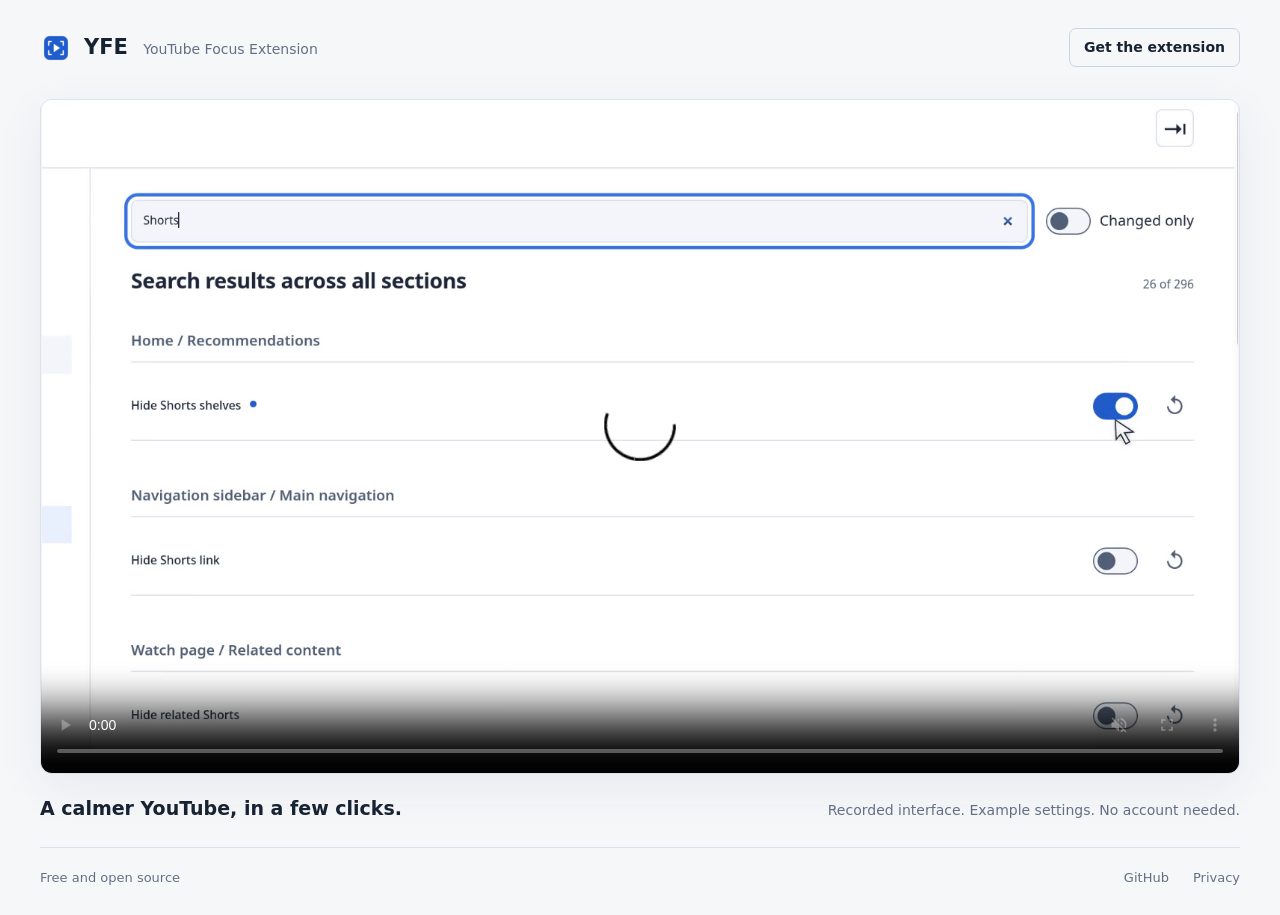
==== docs/index.html @ 72e2500e "Refine product demo and prepare Chrome Web Store package" ====
<!doctype html>
<html lang="en">
<head>
  <meta charset="utf-8">
  <meta name="viewport" content="width=device-width,initial-scale=1">
  <meta name="description" content="See YFE in action: a free, open-source extension for a calmer YouTube.">
  <meta http-equiv="Content-Security-Policy" content="default-src 'self'; script-src 'none'; style-src 'self'; img-src 'self'; media-src 'self'; connect-src 'none'; object-src 'none'; base-uri 'none'">
  <title>YFE — Product demo</title>
  <link rel="icon" href="media/icon-32.png">
  <link rel="stylesheet" href="player.css">
</head>
<body>
  <header><a class="brand" href="https://github.com/DefaultPerson/youtube-focus-extension"><img src="media/icon-32.png" width="32" height="32" alt=""><span>YFE <small>YouTube Focus Extension</small></span></a><a class="release" href="https://github.com/DefaultPerson/youtube-focus-extension/releases/latest">Get the extension</a></header>
  <main>
    <video controls autoplay muted playsinline preload="metadata" poster="media/poster.png" aria-label="YFE demo: search appearance settings, hide Shorts, set a session limit, and add a content filter">
      <source src="media/demo.mp4" type="video/mp4">
      Your browser cannot play this video. <a href="https://github.com/DefaultPerson/youtube-focus-extension">View the project on GitHub.</a>
    </video>
    <div class="caption"><h1>A calmer YouTube, in a few clicks.</h1><p>Recorded interface. Example settings. No account needed.</p></div>
  </main>
  <footer><span>Free and open source</span><nav aria-label="Project links"><a href="https://github.com/DefaultPerson/youtube-focus-extension">GitHub</a><a href="privacy.html">Privacy</a></nav></footer>
</body>
</html>
---- docs/player.css ----
:root{color-scheme:light dark;font:16px/1.5 system-ui,sans-serif;color:#172332;background:#f6f7f9}*{box-sizing:border-box}body{max-width:1440px;margin:auto;padding:28px 40px}header,footer{display:flex;align-items:center;justify-content:space-between;gap:20px}a{color:inherit;text-decoration:none}a:hover{text-decoration:underline}.brand{display:flex;gap:12px;align-items:center;font-size:21px;font-weight:700}.brand small{font-size:14px;font-weight:400;margin-left:8px;color:#637084}.release{font-size:14px;font-weight:600;padding:8px 14px;border:1px solid #ccd5e2;border-radius:7px}main{margin:32px 0 24px}video{display:block;width:100%;max-height:75vh;aspect-ratio:16/9;background:#f2f3f5;border:1px solid #dce2eb;border-radius:12px;box-shadow:0 14px 48px #18365a12}.caption{display:flex;align-items:baseline;justify-content:space-between;gap:20px;margin-top:20px}h1{font-size:19px;font-weight:600;margin:0}p{font-size:14px;color:#637084;margin:0}footer{font-size:13px;color:#637084;border-top:1px solid #dce2eb;padding-top:20px}nav{display:flex;gap:24px}:focus-visible{outline:3px solid #215dcc;outline-offset:4px}@media(max-width:700px){body{padding:18px}.brand small{display:block;margin:0;font-size:11px}.brand{font-size:18px;gap:6px}.release{font-size:12px;padding:7px 9px}.caption{display:block}.caption p{margin-top:8px}h1{font-size:17px}main{margin-top:24px}video{border-radius:8px}}@media(prefers-color-scheme:dark){:root{color:#e7edf5;background:#14191f}.brand small,p,footer{color:#a3afc0}.release,video,footer{border-color:#35404e}video{background:#1e2630;box-shadow:none}}
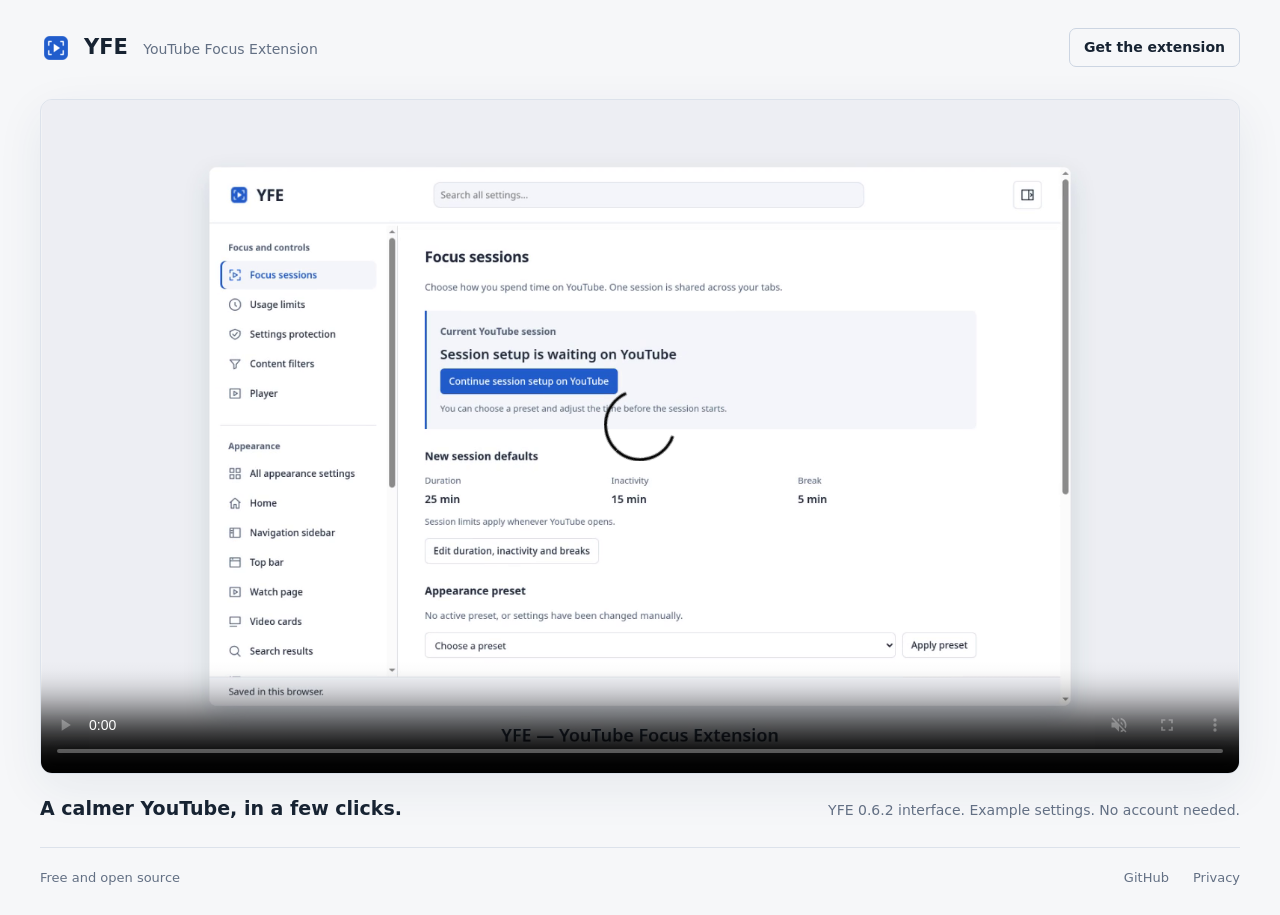
==== commit 51f40b2a: "Refresh README motion demo with the YFE 0.6.2 interface" ====
--- a/docs/index.html
+++ b/docs/index.html
@@ -12,11 +12,11 @@
 <body>
   <header><a class="brand" href="https://github.com/DefaultPerson/youtube-focus-extension"><img src="media/icon-32.png" width="32" height="32" alt=""><span>YFE <small>YouTube Focus Extension</small></span></a><a class="release" href="https://github.com/DefaultPerson/youtube-focus-extension/releases/latest">Get the extension</a></header>
   <main>
-    <video controls autoplay muted playsinline preload="metadata" poster="media/poster.png" aria-label="YFE demo: search appearance settings, hide Shorts, set a session limit, and add a content filter">
-      <source src="media/demo.mp4" type="video/mp4">
+    <video controls autoplay muted playsinline preload="metadata" poster="media/poster.png?v=0.6.2" aria-label="YFE 0.6.2 demo: search all settings, hide the Shorts link, configure focus sessions, and add a content filter">
+      <source src="media/demo.mp4?v=0.6.2" type="video/mp4">
       Your browser cannot play this video. <a href="https://github.com/DefaultPerson/youtube-focus-extension">View the project on GitHub.</a>
     </video>
-    <div class="caption"><h1>A calmer YouTube, in a few clicks.</h1><p>Recorded interface. Example settings. No account needed.</p></div>
+    <div class="caption"><h1>A calmer YouTube, in a few clicks.</h1><p>YFE 0.6.2 interface. Example settings. No account needed.</p></div>
   </main>
   <footer><span>Free and open source</span><nav aria-label="Project links"><a href="https://github.com/DefaultPerson/youtube-focus-extension">GitHub</a><a href="privacy.html">Privacy</a></nav></footer>
 </body>
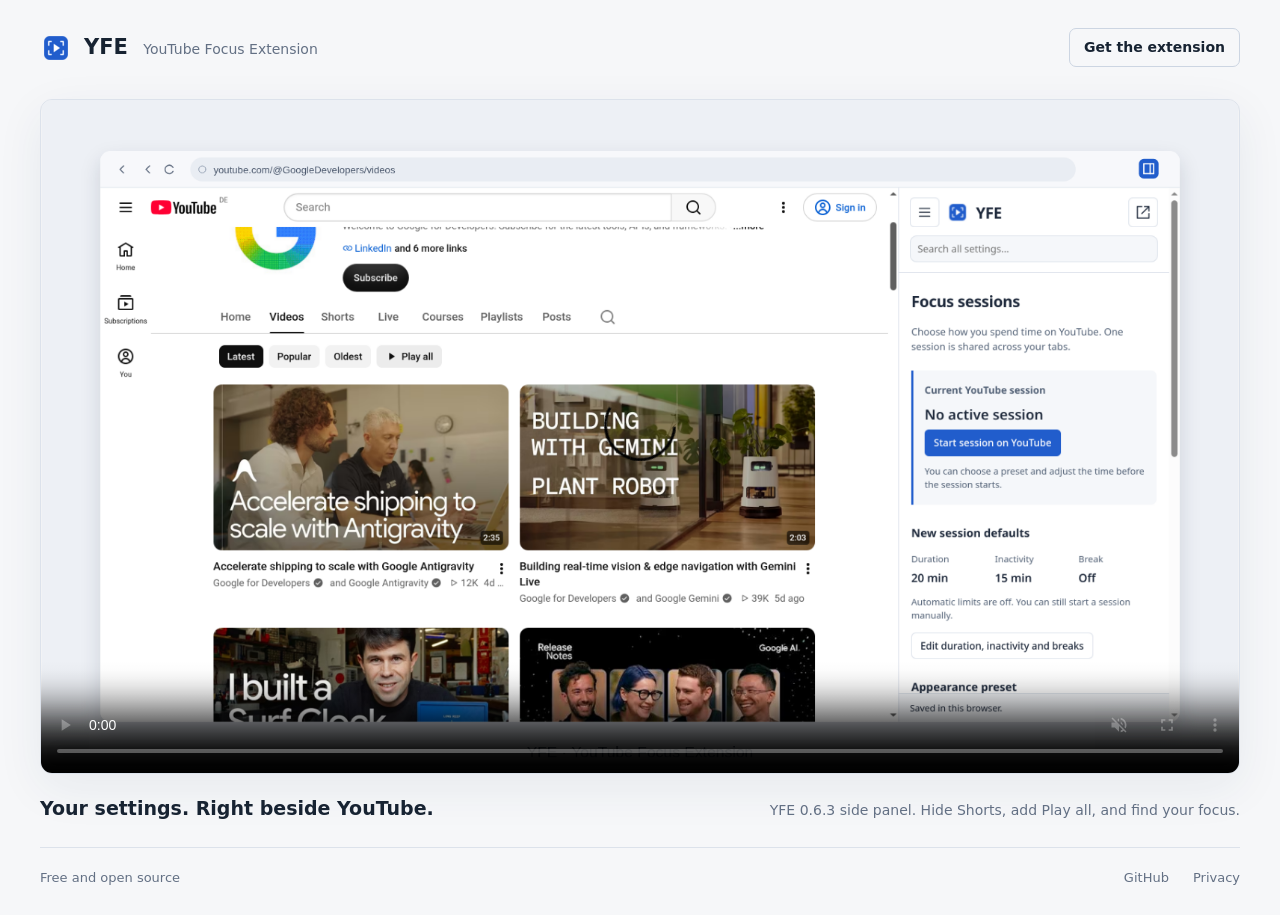
==== commit 0c658a89: "Show YouTube alongside the side panel in the motion demo" ====
--- a/docs/index.html
+++ b/docs/index.html
@@ -12,11 +12,11 @@
 <body>
   <header><a class="brand" href="https://github.com/DefaultPerson/youtube-focus-extension"><img src="media/icon-32.png" width="32" height="32" alt=""><span>YFE <small>YouTube Focus Extension</small></span></a><a class="release" href="https://github.com/DefaultPerson/youtube-focus-extension/releases/latest">Get the extension</a></header>
   <main>
-    <video controls autoplay muted playsinline preload="metadata" poster="media/poster.png?v=0.6.2" aria-label="YFE 0.6.2 demo: search all settings, hide the Shorts link, configure focus sessions, and add a content filter">
-      <source src="media/demo.mp4?v=0.6.2" type="video/mp4">
+    <video controls autoplay muted playsinline preload="metadata" poster="media/poster.png?v=0.6.3-sidepanel" aria-label="YFE 0.6.3 demo: use the side panel beside YouTube, hide the Shorts link, add Play all, and open focus sessions">
+      <source src="media/demo.mp4?v=0.6.3-sidepanel" type="video/mp4">
       Your browser cannot play this video. <a href="https://github.com/DefaultPerson/youtube-focus-extension">View the project on GitHub.</a>
     </video>
-    <div class="caption"><h1>A calmer YouTube, in a few clicks.</h1><p>YFE 0.6.2 interface. Example settings. No account needed.</p></div>
+    <div class="caption"><h1>Your settings. Right beside YouTube.</h1><p>YFE 0.6.3 side panel. Hide Shorts, add Play all, and find your focus.</p></div>
   </main>
   <footer><span>Free and open source</span><nav aria-label="Project links"><a href="https://github.com/DefaultPerson/youtube-focus-extension">GitHub</a><a href="privacy.html">Privacy</a></nav></footer>
 </body>
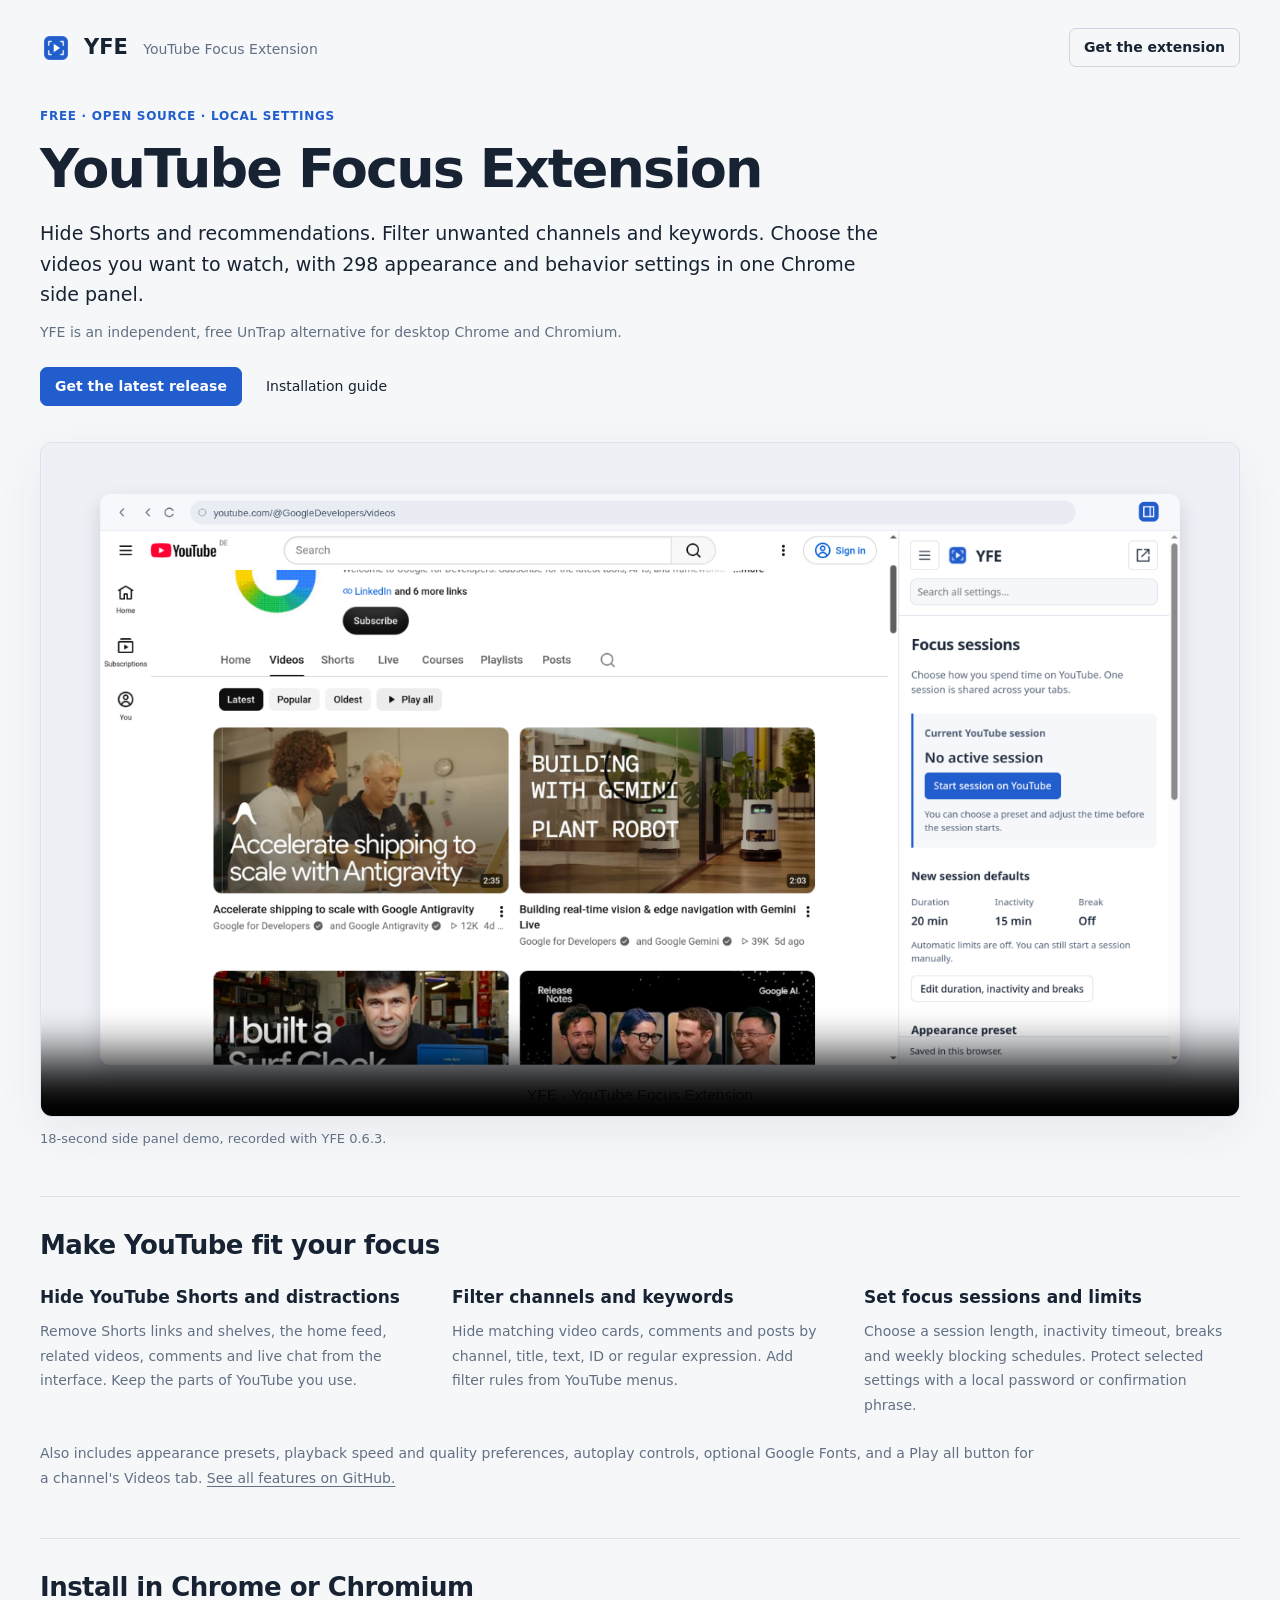
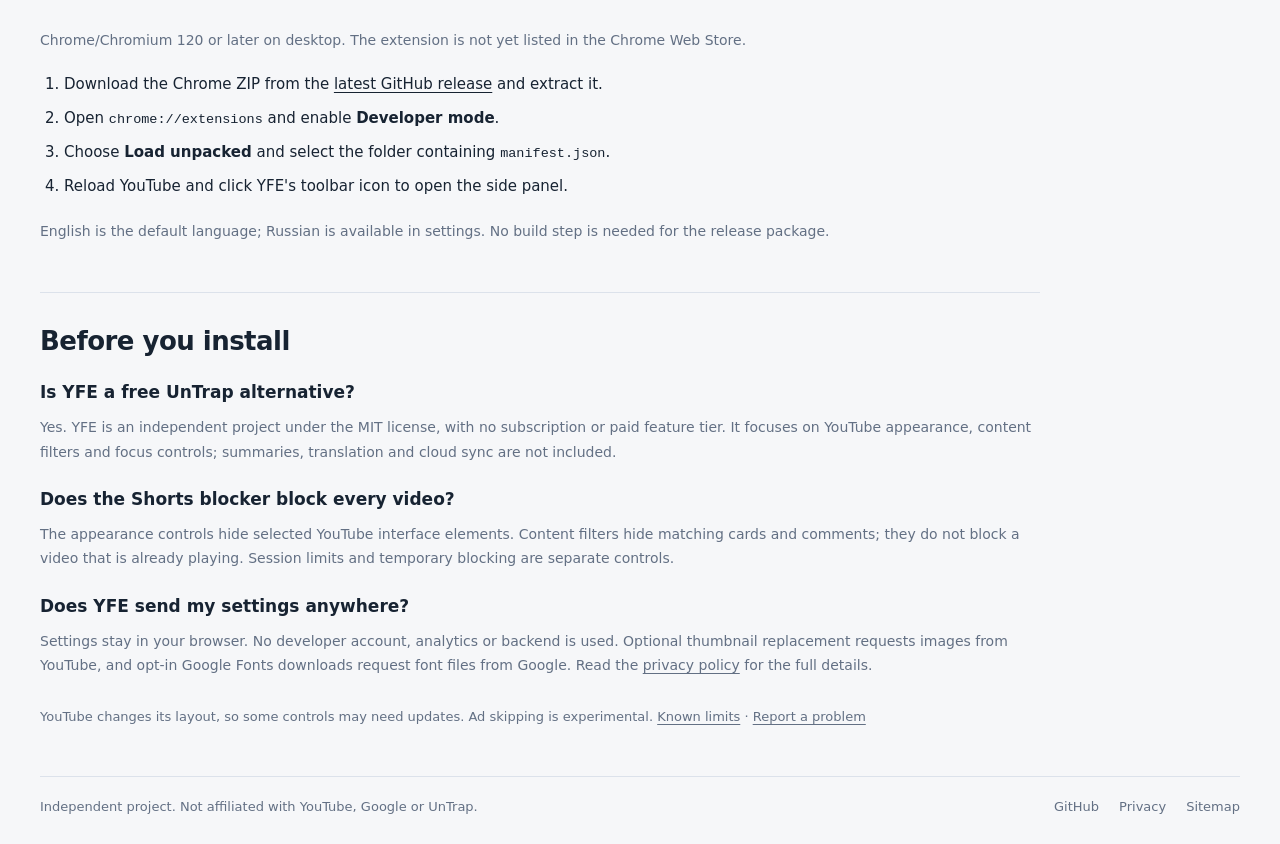
==== commit 816700bc: "Improve repository discovery and searchable project website" ====
--- a/docs/index.html
+++ b/docs/index.html
@@ -3,21 +3,106 @@
 <head>
   <meta charset="utf-8">
   <meta name="viewport" content="width=device-width,initial-scale=1">
-  <meta name="description" content="See YFE in action: a free, open-source extension for a calmer YouTube.">
+  <meta name="description" content="Free, open-source YouTube focus extension for Chrome. Hide Shorts and recommendations, filter channels and keywords, and set focus sessions. An UnTrap alternative.">
+  <meta name="robots" content="index,follow,max-image-preview:large">
   <meta http-equiv="Content-Security-Policy" content="default-src 'self'; script-src 'none'; style-src 'self'; img-src 'self'; media-src 'self'; connect-src 'none'; object-src 'none'; base-uri 'none'">
-  <title>YFE — Product demo</title>
+  <title>YFE — YouTube Focus Extension &amp; Shorts Blocker</title>
+  <link rel="canonical" href="https://defaultperson.github.io/youtube-focus-extension/">
+  <link rel="sitemap" type="application/xml" href="sitemap.xml">
+  <meta property="og:type" content="website">
+  <meta property="og:site_name" content="YFE — YouTube Focus Extension">
+  <meta property="og:title" content="YFE — YouTube Focus Extension &amp; Shorts Blocker">
+  <meta property="og:description" content="Hide Shorts and recommendations, filter channels and keywords, and set focus sessions. Free, open source, and local to your browser.">
+  <meta property="og:url" content="https://defaultperson.github.io/youtube-focus-extension/">
+  <meta property="og:image" content="https://defaultperson.github.io/youtube-focus-extension/media/poster.png?v=0.6.3-sidepanel">
+  <meta property="og:image:alt" content="YFE's settings panel beside YouTube, with appearance controls and focus sessions">
+  <meta name="twitter:card" content="summary_large_image">
+  <meta name="twitter:title" content="YFE — YouTube Focus Extension &amp; Shorts Blocker">
+  <meta name="twitter:description" content="A free, open-source UnTrap alternative for Chrome. Hide Shorts, filter unwanted content, and focus on the videos you choose.">
+  <meta name="twitter:image" content="https://defaultperson.github.io/youtube-focus-extension/media/poster.png?v=0.6.3-sidepanel">
   <link rel="icon" href="media/icon-32.png">
   <link rel="stylesheet" href="player.css">
+  <script type="application/ld+json">
+  {
+    "@context": "https://schema.org",
+    "@graph": [
+      {
+        "@type": "SoftwareApplication",
+        "@id": "https://defaultperson.github.io/youtube-focus-extension/#extension",
+        "name": "YFE — YouTube Focus Extension",
+        "url": "https://defaultperson.github.io/youtube-focus-extension/",
+        "description": "A free, open-source YouTube focus extension for Chrome: hide Shorts and recommendations, filter channels and keywords, and manage focus sessions.",
+        "applicationCategory": "BrowserApplication",
+        "operatingSystem": "Windows, macOS, Linux",
+        "softwareRequirements": "Chrome or Chromium 120 or later",
+        "isAccessibleForFree": true,
+        "license": "https://opensource.org/license/mit",
+        "downloadUrl": "https://github.com/DefaultPerson/youtube-focus-extension/releases/latest",
+        "sameAs": "https://github.com/DefaultPerson/youtube-focus-extension",
+        "offers": {"@type": "Offer", "price": "0", "priceCurrency": "USD"},
+        "subjectOf": {"@id": "https://defaultperson.github.io/youtube-focus-extension/#demo"}
+      },
+      {
+        "@type": "VideoObject",
+        "@id": "https://defaultperson.github.io/youtube-focus-extension/#demo",
+        "name": "YFE side panel demo: hide Shorts, add Play all, and start focusing",
+        "description": "An 18-second demonstration of YFE 0.6.3 beside a YouTube channel: search settings, hide the Shorts link, enable Channel Play all and open focus sessions.",
+        "thumbnailUrl": "https://defaultperson.github.io/youtube-focus-extension/media/poster.png?v=0.6.3-sidepanel",
+        "contentUrl": "https://defaultperson.github.io/youtube-focus-extension/media/demo.mp4?v=0.6.3-sidepanel",
+        "uploadDate": "2026-11-03T09:48:14+03:00",
+        "duration": "PT18S",
+        "inLanguage": "en"
+      }
+    ]
+  }
+  </script>
 </head>
 <body>
   <header><a class="brand" href="https://github.com/DefaultPerson/youtube-focus-extension"><img src="media/icon-32.png" width="32" height="32" alt=""><span>YFE <small>YouTube Focus Extension</small></span></a><a class="release" href="https://github.com/DefaultPerson/youtube-focus-extension/releases/latest">Get the extension</a></header>
   <main>
-    <video controls autoplay muted playsinline preload="metadata" poster="media/poster.png?v=0.6.3-sidepanel" aria-label="YFE 0.6.3 demo: use the side panel beside YouTube, hide the Shorts link, add Play all, and open focus sessions">
+    <section class="intro" aria-labelledby="title">
+      <p class="eyebrow">Free · Open source · Local settings</p>
+      <h1 id="title">YouTube Focus Extension</h1>
+      <p class="lead">Hide Shorts and recommendations. Filter unwanted channels and keywords. Choose the videos you want to watch, with 298 appearance and behavior settings in one Chrome side panel.</p>
+      <p>YFE is an independent, free UnTrap alternative for desktop Chrome and Chromium.</p>
+      <div class="actions"><a class="release primary" href="https://github.com/DefaultPerson/youtube-focus-extension/releases/latest">Get the latest release</a><a href="#install">Installation guide</a></div>
+    </section>
+    <video id="demo" controls autoplay muted playsinline preload="metadata" poster="media/poster.png?v=0.6.3-sidepanel" aria-label="YFE 0.6.3 demo: use the side panel beside YouTube, hide the Shorts link, add Play all, and open focus sessions">
       <source src="media/demo.mp4?v=0.6.3-sidepanel" type="video/mp4">
       Your browser cannot play this video. <a href="https://github.com/DefaultPerson/youtube-focus-extension">View the project on GitHub.</a>
     </video>
-    <div class="caption"><h1>Your settings. Right beside YouTube.</h1><p>YFE 0.6.3 side panel. Hide Shorts, add Play all, and find your focus.</p></div>
+    <p class="caption">18-second side panel demo, recorded with YFE 0.6.3.</p>
+    <section class="content-section" aria-labelledby="features">
+      <h2 id="features">Make YouTube fit your focus</h2>
+      <div class="feature-grid">
+        <article><h3>Hide YouTube Shorts and distractions</h3><p>Remove Shorts links and shelves, the home feed, related videos, comments and live chat from the interface. Keep the parts of YouTube you use.</p></article>
+        <article><h3>Filter channels and keywords</h3><p>Hide matching video cards, comments and posts by channel, title, text, ID or regular expression. Add filter rules from YouTube menus.</p></article>
+        <article><h3>Set focus sessions and limits</h3><p>Choose a session length, inactivity timeout, breaks and weekly blocking schedules. Protect selected settings with a local password or confirmation phrase.</p></article>
+      </div>
+      <p class="more-features">Also includes appearance presets, playback speed and quality preferences, autoplay controls, optional Google Fonts, and a Play all button for a channel's Videos tab. <a href="https://github.com/DefaultPerson/youtube-focus-extension#features">See all features on GitHub.</a></p>
+    </section>
+    <section id="install" class="content-section" aria-labelledby="install-title">
+      <h2 id="install-title">Install in Chrome or Chromium</h2>
+      <p>Chrome/Chromium 120 or later on desktop. The extension is not yet listed in the Chrome Web Store.</p>
+      <ol>
+        <li>Download the Chrome ZIP from the <a href="https://github.com/DefaultPerson/youtube-focus-extension/releases/latest">latest GitHub release</a> and extract it.</li>
+        <li>Open <code>chrome://extensions</code> and enable <strong>Developer mode</strong>.</li>
+        <li>Choose <strong>Load unpacked</strong> and select the folder containing <code>manifest.json</code>.</li>
+        <li>Reload YouTube and click YFE's toolbar icon to open the side panel.</li>
+      </ol>
+      <p>English is the default language; Russian is available in settings. No build step is needed for the release package.</p>
+    </section>
+    <section class="content-section questions" aria-labelledby="questions">
+      <h2 id="questions">Before you install</h2>
+      <h3>Is YFE a free UnTrap alternative?</h3>
+      <p>Yes. YFE is an independent project under the MIT license, with no subscription or paid feature tier. It focuses on YouTube appearance, content filters and focus controls; summaries, translation and cloud sync are not included.</p>
+      <h3>Does the Shorts blocker block every video?</h3>
+      <p>The appearance controls hide selected YouTube interface elements. Content filters hide matching cards and comments; they do not block a video that is already playing. Session limits and temporary blocking are separate controls.</p>
+      <h3>Does YFE send my settings anywhere?</h3>
+      <p>Settings stay in your browser. No developer account, analytics or backend is used. Optional thumbnail replacement requests images from YouTube, and opt-in Google Fonts downloads request font files from Google. Read the <a href="privacy.html">privacy policy</a> for the full details.</p>
+      <p class="limits">YouTube changes its layout, so some controls may need updates. Ad skipping is experimental. <a href="https://github.com/DefaultPerson/youtube-focus-extension#limits">Known limits</a> · <a href="https://github.com/DefaultPerson/youtube-focus-extension/issues">Report a problem</a></p>
+    </section>
   </main>
-  <footer><span>Free and open source</span><nav aria-label="Project links"><a href="https://github.com/DefaultPerson/youtube-focus-extension">GitHub</a><a href="privacy.html">Privacy</a></nav></footer>
+  <footer><span>Independent project. Not affiliated with YouTube, Google or UnTrap.</span><nav aria-label="Project links"><a href="https://github.com/DefaultPerson/youtube-focus-extension">GitHub</a><a href="privacy.html">Privacy</a><a href="sitemap.xml">Sitemap</a></nav></footer>
 </body>
 </html>
--- a/docs/player.css
+++ b/docs/player.css
@@ -1 +1,2 @@
 :root{color-scheme:light dark;font:16px/1.5 system-ui,sans-serif;color:#172332;background:#f6f7f9}*{box-sizing:border-box}body{max-width:1440px;margin:auto;padding:28px 40px}header,footer{display:flex;align-items:center;justify-content:space-between;gap:20px}a{color:inherit;text-decoration:none}a:hover{text-decoration:underline}.brand{display:flex;gap:12px;align-items:center;font-size:21px;font-weight:700}.brand small{font-size:14px;font-weight:400;margin-left:8px;color:#637084}.release{font-size:14px;font-weight:600;padding:8px 14px;border:1px solid #ccd5e2;border-radius:7px}main{margin:32px 0 24px}video{display:block;width:100%;max-height:75vh;aspect-ratio:16/9;background:#f2f3f5;border:1px solid #dce2eb;border-radius:12px;box-shadow:0 14px 48px #18365a12}.caption{display:flex;align-items:baseline;justify-content:space-between;gap:20px;margin-top:20px}h1{font-size:19px;font-weight:600;margin:0}p{font-size:14px;color:#637084;margin:0}footer{font-size:13px;color:#637084;border-top:1px solid #dce2eb;padding-top:20px}nav{display:flex;gap:24px}:focus-visible{outline:3px solid #215dcc;outline-offset:4px}@media(max-width:700px){body{padding:18px}.brand small{display:block;margin:0;font-size:11px}.brand{font-size:18px;gap:6px}.release{font-size:12px;padding:7px 9px}.caption{display:block}.caption p{margin-top:8px}h1{font-size:17px}main{margin-top:24px}video{border-radius:8px}}@media(prefers-color-scheme:dark){:root{color:#e7edf5;background:#14191f}.brand small,p,footer{color:#a3afc0}.release,video,footer{border-color:#35404e}video{background:#1e2630;box-shadow:none}}
+.intro{max-width:850px;margin:40px 0 36px}.intro .eyebrow{font-size:12px;font-weight:650;letter-spacing:.06em;text-transform:uppercase;color:#215dcc}.intro h1{font-size:clamp(30px,5vw,54px);line-height:1.1;letter-spacing:-.035em;margin:14px 0 20px}.intro .lead{font-size:19px;line-height:1.6;color:inherit;margin-bottom:12px}.actions{display:flex;align-items:center;flex-wrap:wrap;gap:24px;margin-top:24px;font-size:14px}.primary{background:#215dcc;color:#fff;border-color:#215dcc}.caption{display:block;font-size:13px;margin-top:12px}.content-section{border-top:1px solid #dce2eb;margin-top:48px;padding-top:32px;scroll-margin-top:24px}h2{font-size:26px;line-height:1.25;letter-spacing:-.02em;margin:0 0 24px}h3{font-size:17px;line-height:1.4;margin:0 0 10px}.feature-grid{display:grid;grid-template-columns:repeat(3,minmax(0,1fr));gap:36px}.more-features{margin-top:24px;max-width:1000px}.content-section p{line-height:1.75}.content-section a{text-decoration:underline;text-underline-offset:3px}.content-section ol{font-size:15px;line-height:1.7;padding-left:24px;margin:20px 0}.content-section li+li{margin-top:8px}code{font-size:.9em;overflow-wrap:anywhere}.questions{max-width:1000px}.questions h3{margin-top:24px}.questions .limits{margin-top:28px;font-size:13px}footer{margin-top:48px;flex-wrap:wrap}footer nav{flex-wrap:wrap;gap:20px}.brand,.release{flex-shrink:0}#demo{scroll-margin-top:20px}@media(max-width:700px){header{gap:10px}.intro{margin:28px 0}.intro .lead{font-size:17px}.feature-grid{grid-template-columns:1fr;gap:24px}.content-section{margin-top:32px;padding-top:24px}h2{font-size:23px}.content-section ol{padding-left:20px}footer{gap:16px}.intro h1{font-size:34px}}@media(prefers-color-scheme:dark){.intro .eyebrow{color:#94b5ff}.content-section{border-color:#35404e}.primary{background:#94b5ff;border-color:#94b5ff;color:#11213d}}
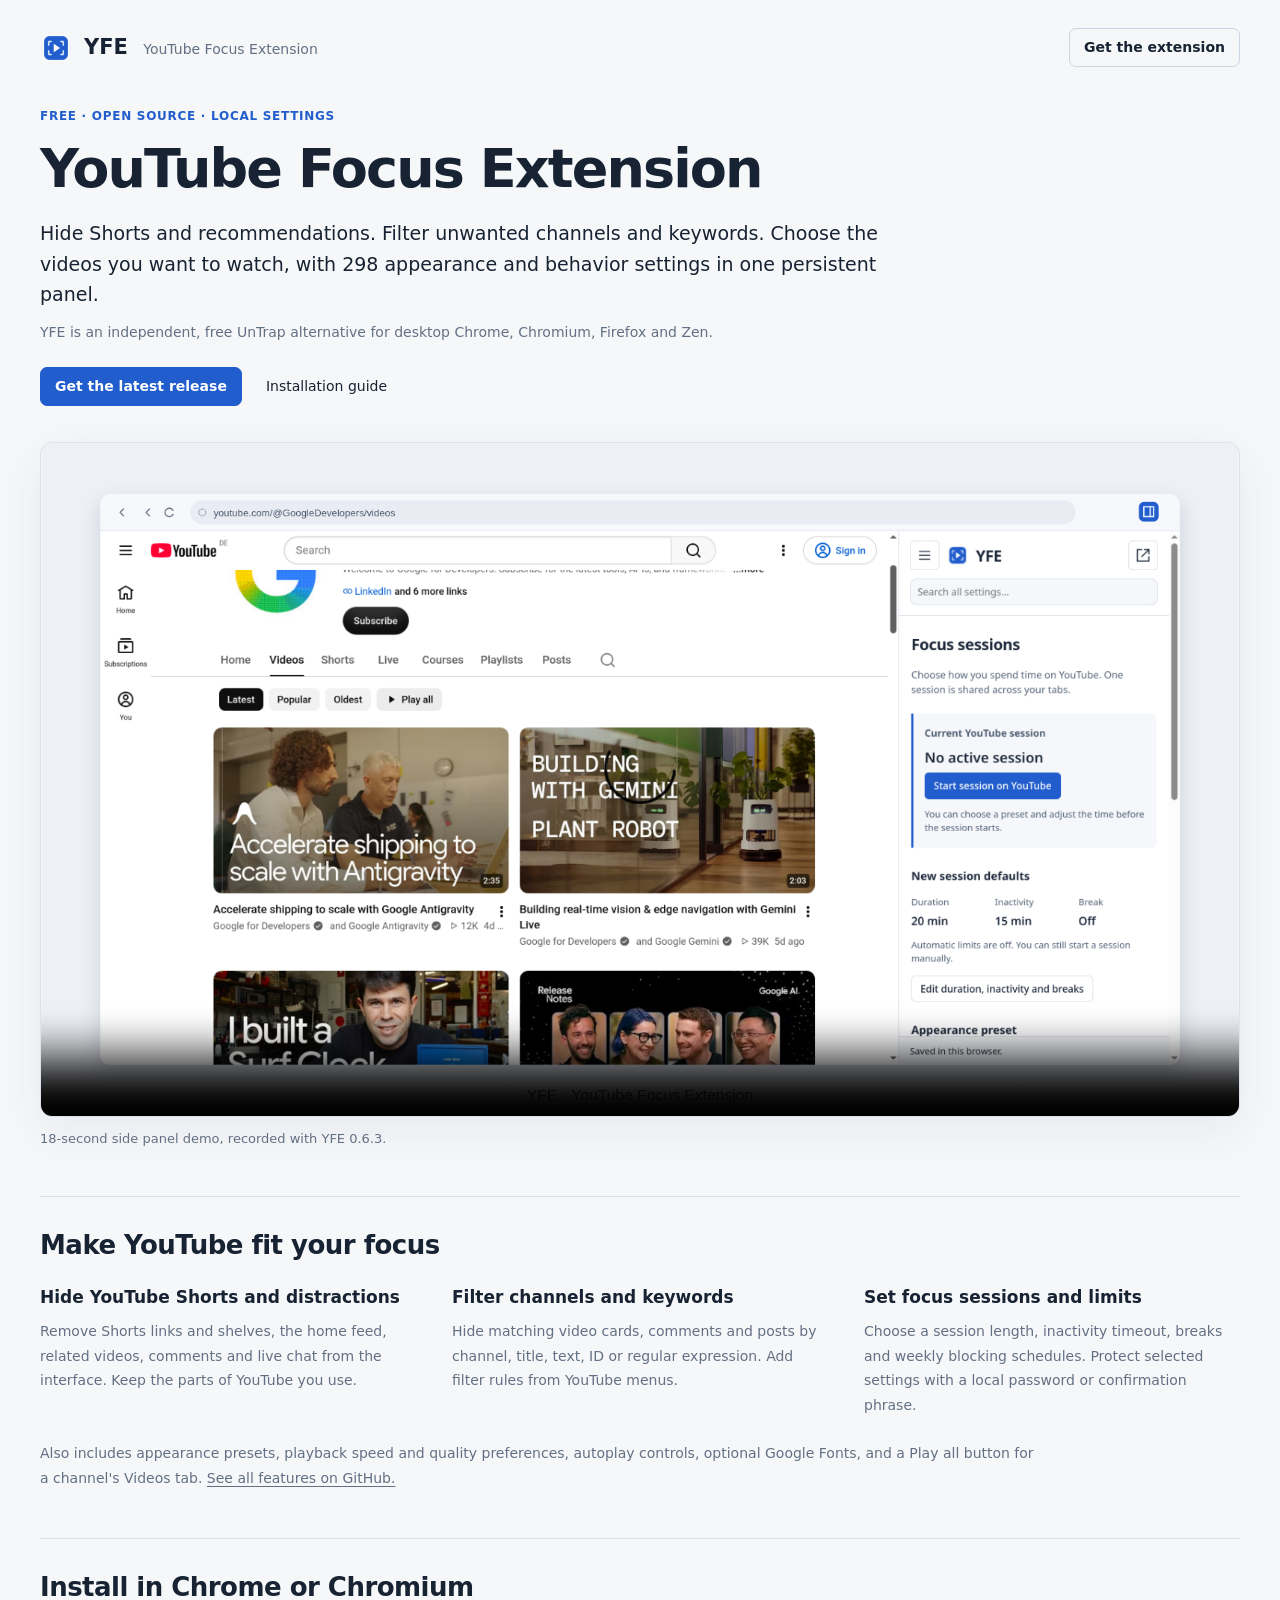
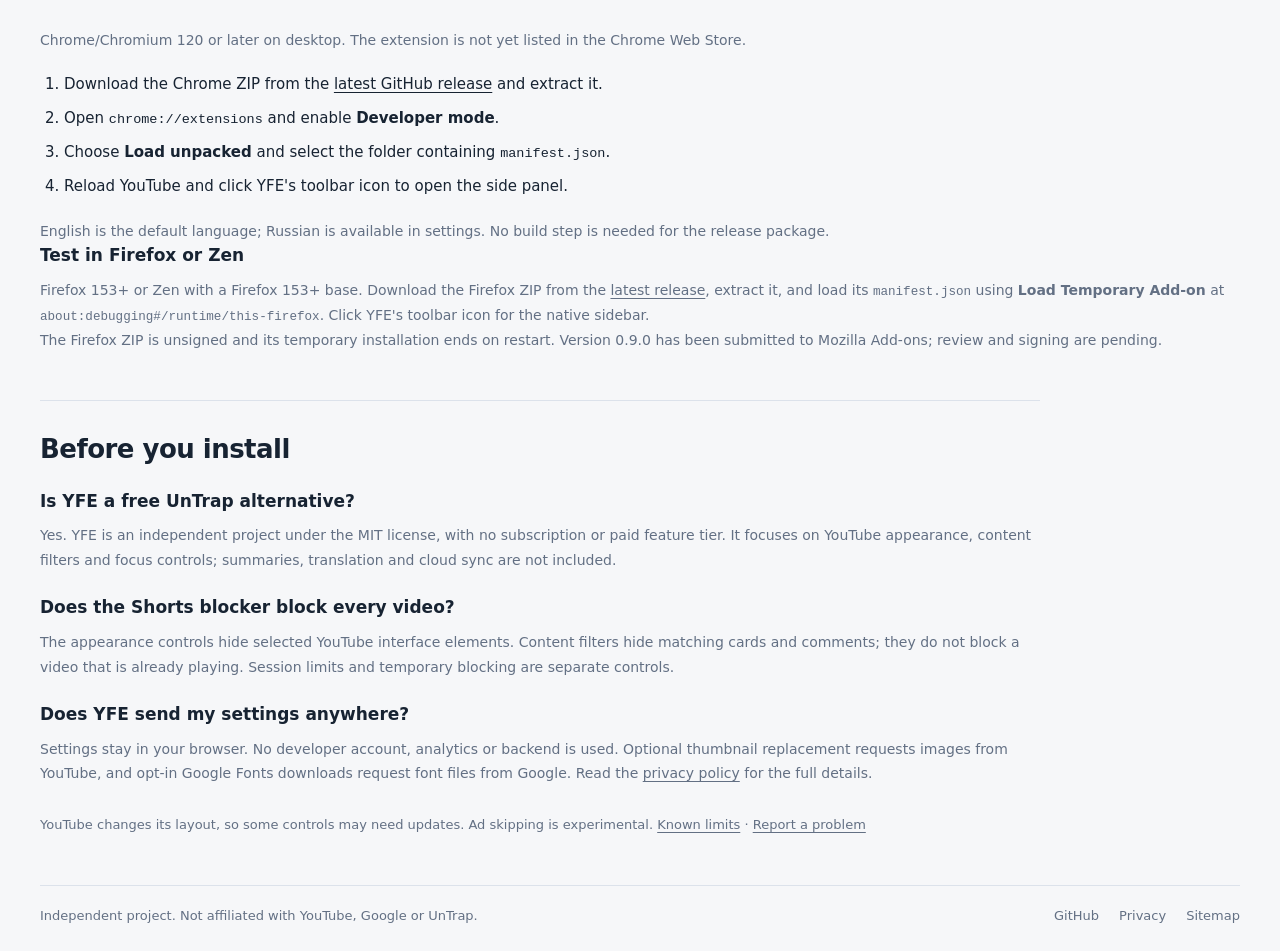
==== commit d58a246a: "Prepare 0.9.0 release and record Mozilla submission" ====
--- a/docs/index.html
+++ b/docs/index.html
@@ -3,7 +3,7 @@
 <head>
   <meta charset="utf-8">
   <meta name="viewport" content="width=device-width,initial-scale=1">
-  <meta name="description" content="Free, open-source YouTube focus extension for Chrome. Hide Shorts and recommendations, filter channels and keywords, and set focus sessions. An UnTrap alternative.">
+  <meta name="description" content="Free, open-source YouTube focus extension for Chrome and Firefox/Zen. Hide Shorts, filter channels and keywords, and set focus sessions. An UnTrap alternative.">
   <meta name="robots" content="index,follow,max-image-preview:large">
   <meta http-equiv="Content-Security-Policy" content="default-src 'self'; script-src 'none'; style-src 'self'; img-src 'self'; media-src 'self'; connect-src 'none'; object-src 'none'; base-uri 'none'">
   <title>YFE — YouTube Focus Extension &amp; Shorts Blocker</title>
@@ -18,7 +18,7 @@
   <meta property="og:image:alt" content="YFE's settings panel beside YouTube, with appearance controls and focus sessions">
   <meta name="twitter:card" content="summary_large_image">
   <meta name="twitter:title" content="YFE — YouTube Focus Extension &amp; Shorts Blocker">
-  <meta name="twitter:description" content="A free, open-source UnTrap alternative for Chrome. Hide Shorts, filter unwanted content, and focus on the videos you choose.">
+  <meta name="twitter:description" content="A free, open-source UnTrap alternative for Chrome and Firefox/Zen. Hide Shorts, filter unwanted content, and focus on the videos you choose.">
   <meta name="twitter:image" content="https://defaultperson.github.io/youtube-focus-extension/media/poster.png?v=0.6.3-sidepanel">
   <link rel="icon" href="media/icon-32.png">
   <link rel="stylesheet" href="player.css">
@@ -31,10 +31,11 @@
         "@id": "https://defaultperson.github.io/youtube-focus-extension/#extension",
         "name": "YFE — YouTube Focus Extension",
         "url": "https://defaultperson.github.io/youtube-focus-extension/",
-        "description": "A free, open-source YouTube focus extension for Chrome: hide Shorts and recommendations, filter channels and keywords, and manage focus sessions.",
+        "description": "A free, open-source YouTube focus extension for Chrome and Firefox/Zen: hide Shorts and recommendations, filter channels and keywords, and manage focus sessions.",
         "applicationCategory": "BrowserApplication",
         "operatingSystem": "Windows, macOS, Linux",
-        "softwareRequirements": "Chrome or Chromium 120 or later",
+        "softwareRequirements": "Chrome/Chromium 120+ or Firefox/Zen with Firefox 153+",
+        "softwareVersion": "0.9.0",
         "isAccessibleForFree": true,
         "license": "https://opensource.org/license/mit",
         "downloadUrl": "https://github.com/DefaultPerson/youtube-focus-extension/releases/latest",
@@ -63,8 +64,8 @@
     <section class="intro" aria-labelledby="title">
       <p class="eyebrow">Free · Open source · Local settings</p>
       <h1 id="title">YouTube Focus Extension</h1>
-      <p class="lead">Hide Shorts and recommendations. Filter unwanted channels and keywords. Choose the videos you want to watch, with 298 appearance and behavior settings in one Chrome side panel.</p>
-      <p>YFE is an independent, free UnTrap alternative for desktop Chrome and Chromium.</p>
+      <p class="lead">Hide Shorts and recommendations. Filter unwanted channels and keywords. Choose the videos you want to watch, with 298 appearance and behavior settings in one persistent panel.</p>
+      <p>YFE is an independent, free UnTrap alternative for desktop Chrome, Chromium, Firefox and Zen.</p>
       <div class="actions"><a class="release primary" href="https://github.com/DefaultPerson/youtube-focus-extension/releases/latest">Get the latest release</a><a href="#install">Installation guide</a></div>
     </section>
     <video id="demo" controls autoplay muted playsinline preload="metadata" poster="media/poster.png?v=0.6.3-sidepanel" aria-label="YFE 0.6.3 demo: use the side panel beside YouTube, hide the Shorts link, add Play all, and open focus sessions">
@@ -91,6 +92,9 @@
         <li>Reload YouTube and click YFE's toolbar icon to open the side panel.</li>
       </ol>
       <p>English is the default language; Russian is available in settings. No build step is needed for the release package.</p>
+      <h3>Test in Firefox or Zen</h3>
+      <p>Firefox 153+ or Zen with a Firefox 153+ base. Download the Firefox ZIP from the <a href="https://github.com/DefaultPerson/youtube-focus-extension/releases/latest">latest release</a>, extract it, and load its <code>manifest.json</code> using <strong>Load Temporary Add-on</strong> at <code>about:debugging#/runtime/this-firefox</code>. Click YFE's toolbar icon for the native sidebar.</p>
+      <p>The Firefox ZIP is unsigned and its temporary installation ends on restart. Version 0.9.0 has been submitted to Mozilla Add-ons; review and signing are pending.</p>
     </section>
     <section class="content-section questions" aria-labelledby="questions">
       <h2 id="questions">Before you install</h2>
